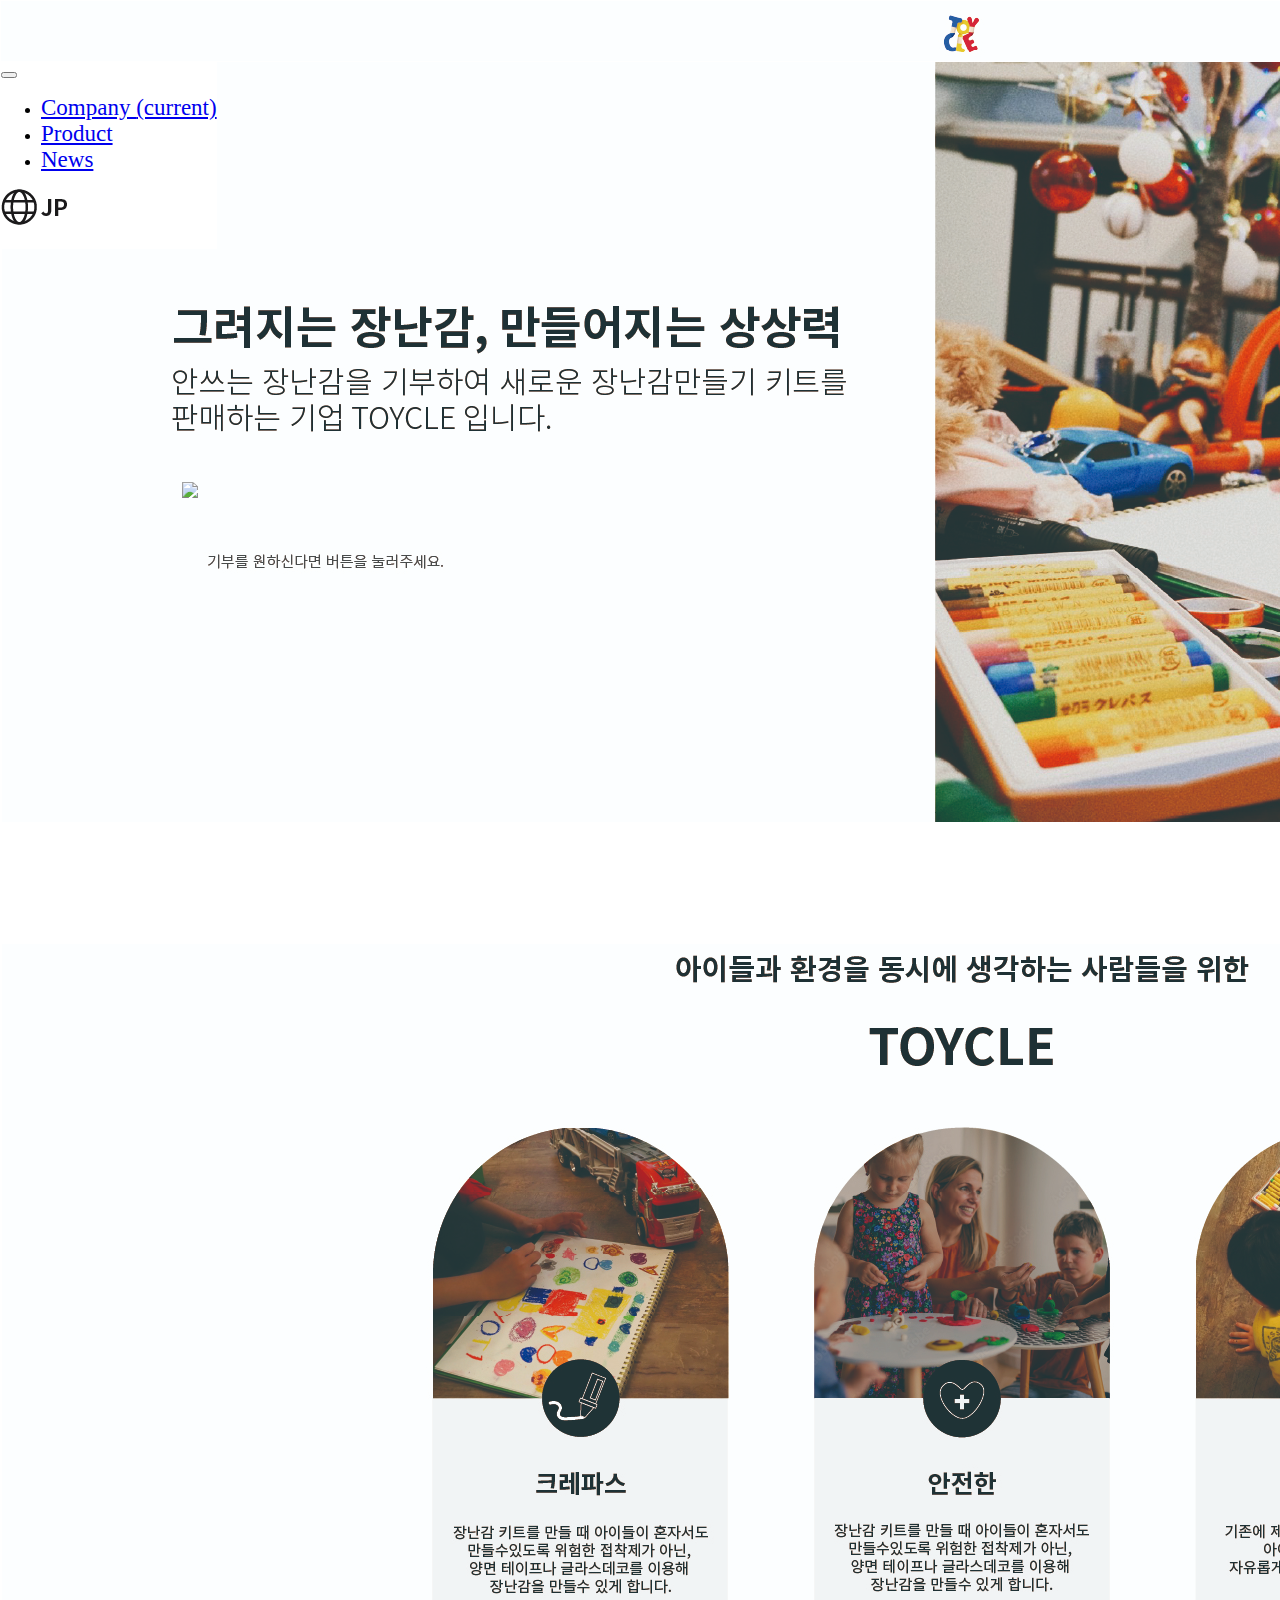
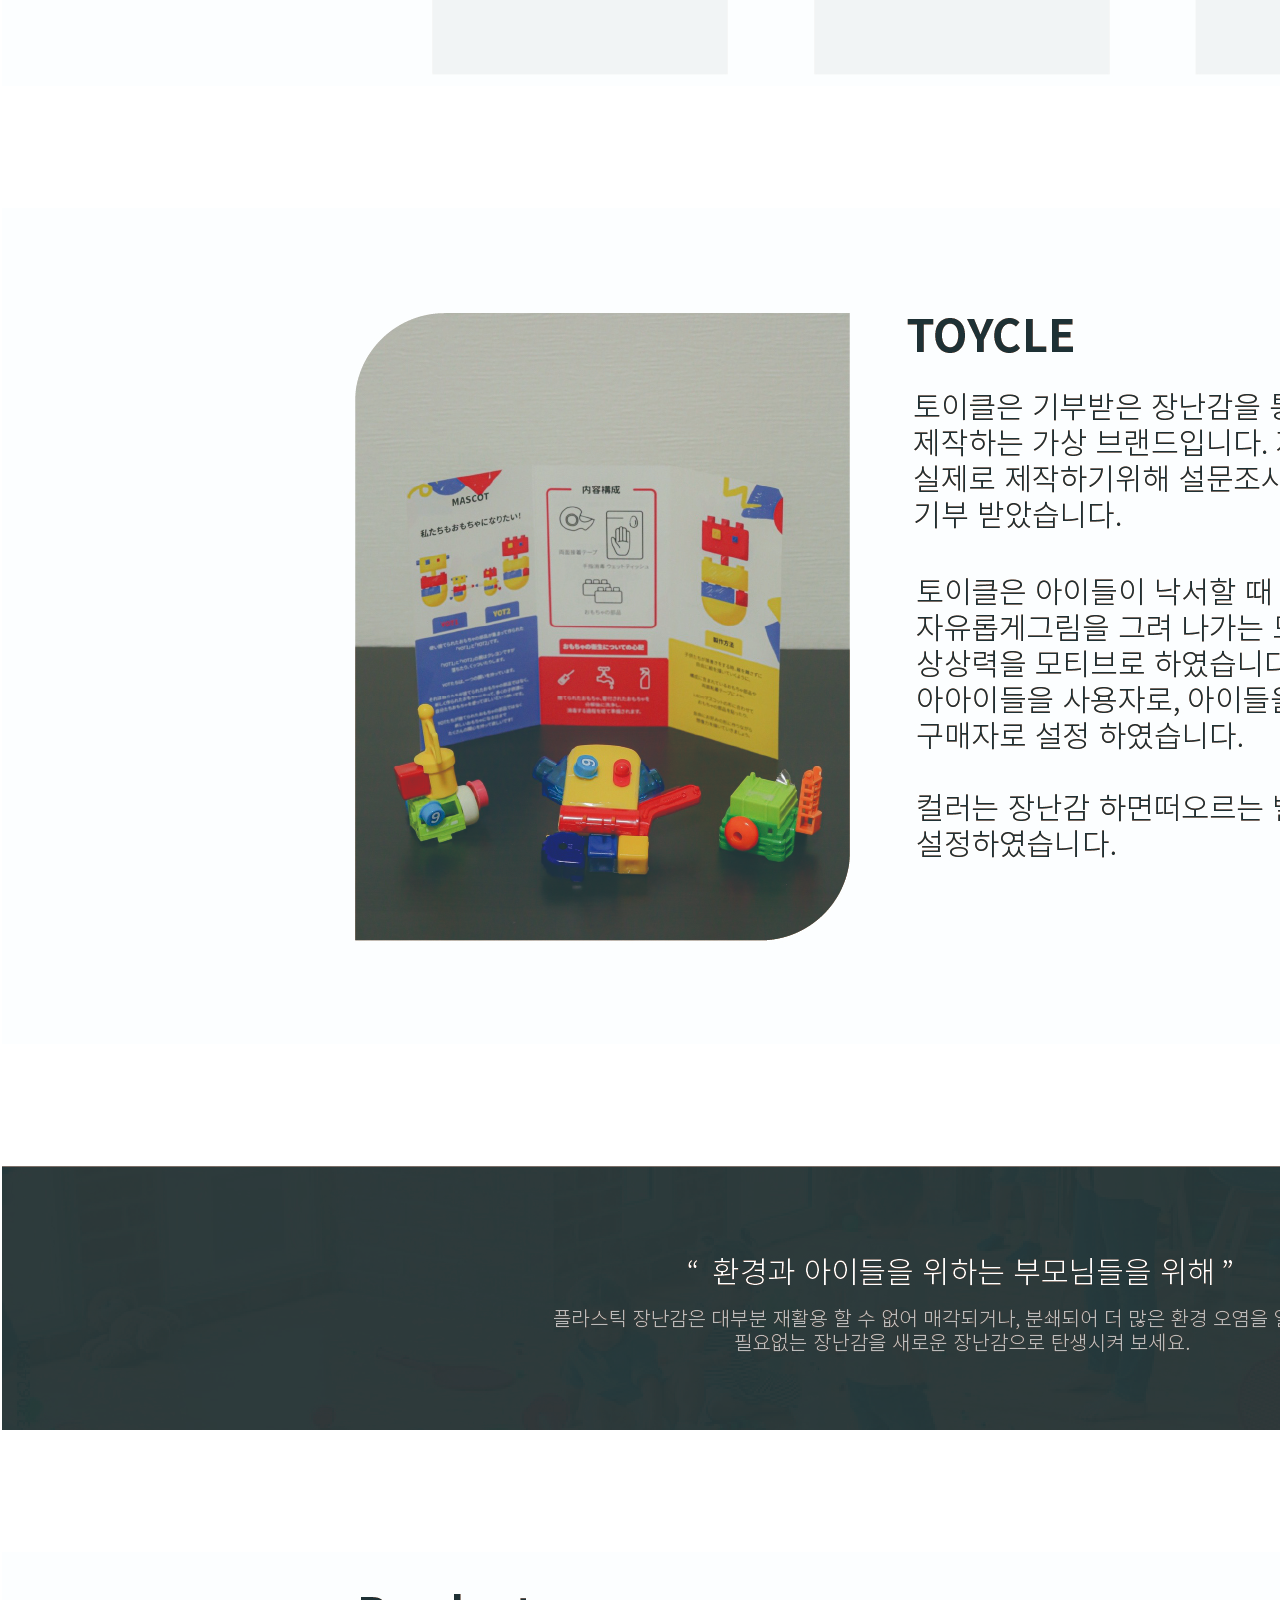
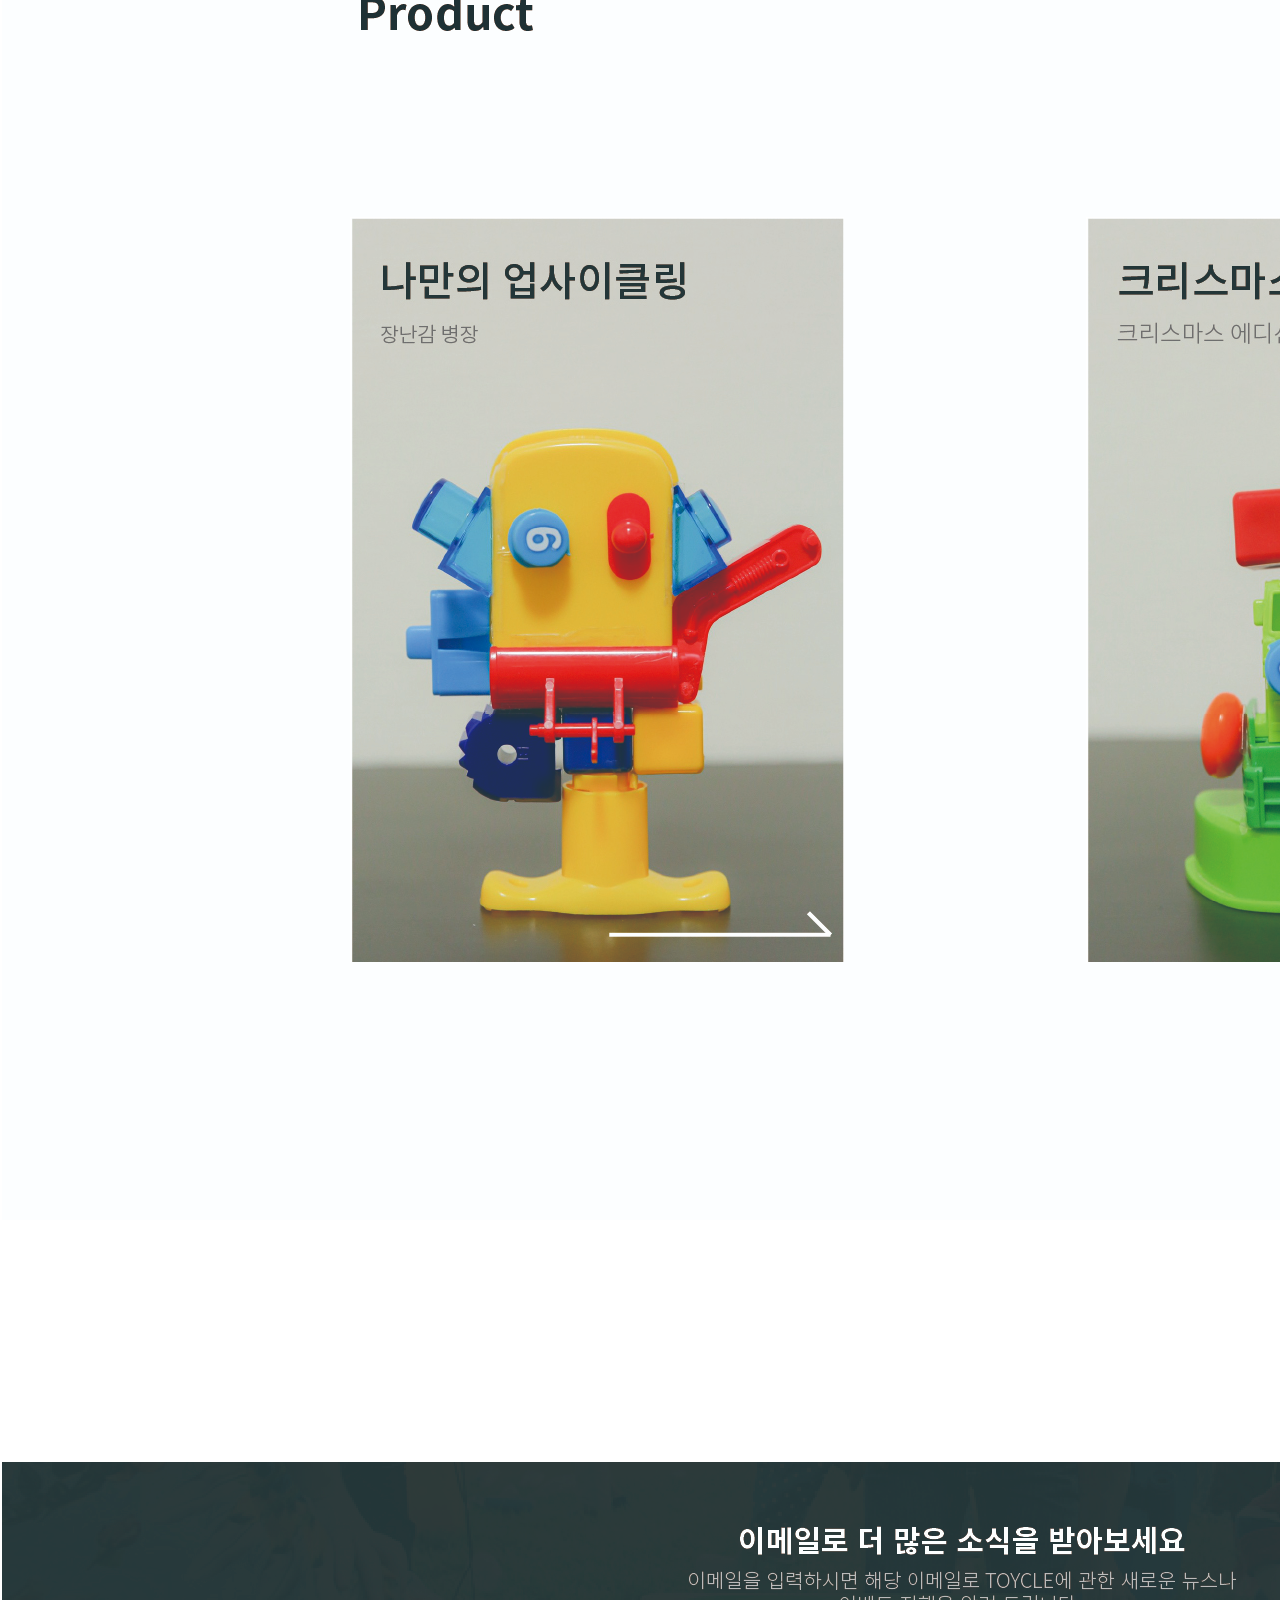
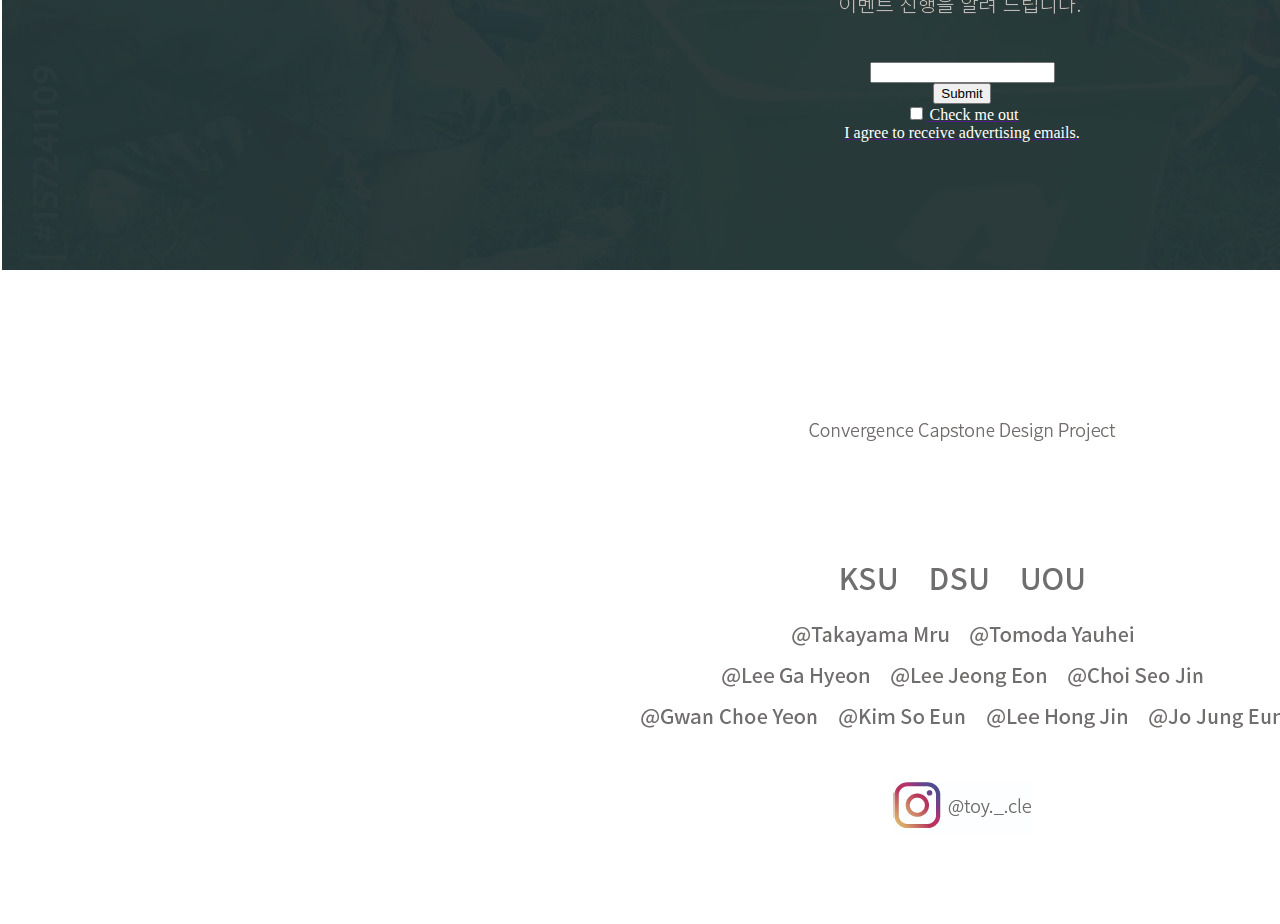
==== index.html @ 093ba2ab "Rename index1.html to index.html" ====
<!doctype html>
<html lang="ko">
<head>
<meta charset="utf-8">
<meta http-equiv="X-UA-Compatible" content="IE=Edge">
<title>Toycle</title>
<link rel="stylesheet" href="index1_1.css">
<link rel="stylesheet" href="https://cdn.jsdelivr.net/npm/bootstrap@4.6.1/dist/css/bootstrap.min.css" integrity="sha384-zCbKRCUGaJDkqS1kPbPd7TveP5iyJE0EjAuZQTgFLD2ylzuqKfdKlfG/eSrtxUkn" crossorigin="anonymous">
<script src="https://cdn.jsdelivr.net/npm/jquery@3.5.1/dist/jquery.slim.min.js" integrity="sha384-DfXdz2htPH0lsSSs5nCTpuj/zy4C+OGpamoFVy38MVBnE+IbbVYUew+OrCXaRkfj" crossorigin="anonymous"></script>
<script src="https://cdn.jsdelivr.net/npm/bootstrap@4.6.1/dist/js/bootstrap.bundle.min.js" integrity="sha384-fQybjgWLrvvRgtW6bFlB7jaZrFsaBXjsOMm/tB9LTS58ONXgqbR9W8oWht/amnpF" crossorigin="anonymous"></script>

</head>
<body>
	<!-- header -->
	<div class="header" >
		<div class="logo" id="logo2"></div>
		<a class="top" href="#logo2" ><img src="img/top.png"></a>


		<div class-"nav">
			<nav class="navbar navbar-expand-lg navbar-light bg-light">
				<div class="boxs"></div>
  <button class="navbar-toggler" type="button" data-toggle="collapse" data-target="#navbarText" aria-controls="navbarText" aria-expanded="false" aria-label="Toggle navigation">
    <span class="navbar-toggler-icon"></span>
  </button>
  <div class="collapse navbar-collapse" id="navbarText">
    <ul class="navbar-nav mr-auto">
      <li class="nav-item active">
        <a class="nav-link" href="#Company2">Company <span class="sr-only">(current)</span></a>
      </li>
			<div class="box1"></div>

      <li class="nav-item product1">
        <a class="nav-link" href="#Product2">Product</a>
      </li>
			<div class="box1"></div>

      <li class="nav-item news1">
        <a class="nav-link" href="#News2">News</a>
      </li>
			<div class="box1"></div>
    </ul>
    <span class="navbar-text">
      <div class="kr"><a href="index1_1.html"><img src="img/w_jp.png"></a></div>
    </span>
		<div class="boxs"></div>
  </div>
</nav>
		</div>


		<div class="slogan">
			<div class="form"><a href="https://docs.google.com/forms/d/e/1FAIpQLSc_K3xrKh0o5C6tSQEeQSEXETBDp4QLn0MbM2UdfIvd3MoIrQ/viewform"><img src="img/W_but_k.jpg"></a></div>
		</div>
	<!-- //header -->


	<!-- container -->
		<!-- content -->
		<div class="keyword"></div>

    <div class="box3" id="Company2"></div>
		<div class="intro"></div>

    <div class="box3"></div>
		<div class="Comment"></div>

    <div class="box3" id="Product2"></div>
    <div class="box"></div>

		<div class="product" >
			<div class="pro_b"><a href=""><img src="img/w_toy1_k.jpg"></div>
			<div class="pro_b2"><a href=""><img src="img/w_toy2_k.jpg"></div>
		</div>

    <div class="box3"></div>
		<div class="box3" id="News2"></div>
		<div class="email">
			<div class="send">
			<form>
  <div class="mb-3">
    <input type="email" class="form-control" id="exampleInputEmail1" aria-describedby="emailHelp"><br>
		<button type="submit" class="btn btn-primary">Submit</button>
  </div>
  <div class="mb-3 form-check">
    <input type="checkbox" class="form-check-input" id="exampleCheck1">
    <label class="form-check-label" for="exampleCheck1">Check me out</label><br>
		<label class="form-check-label" for="exampleCheck1">I agree to receive advertising emails.</label>
  </div>
</form>
</div>
		</div>
		<div class="box3"></div>
		<!-- //content -->
	<!-- //container -->


	<!-- footer -->
	<div class="footer">
    <div class="sns"><a href="https://instagram.com/toy._.cle?utm_medium=copy_link"><img src="img/w_sns.jpg"></a></div>
	</div>
	<!-- //footer -->
</div>
</body>
</html>
---- index1_1.css ----
body{ margin: 0;
      padding: 0;
}

html {
  scroll-behavior: smooth
}
.header{
  width : 1920px;
  height: auto;
  border: 1px solid white;
  margin: 0 auto;
}

.nav{
  position: fixed;
}

.top{
    width: 40px;
    height: 40px;
    position: fixed;
    margin-top:650px;
    margin-left: 1750px;
}

.navbar{
  position: fixed;
  background-color: white;
}

.logo{
  width : auto;
  height: 60px;
  background-image: url("img/logo.jpg");
}

.boxs{
  width: 200px;
}

.box1{
  width: 60px;
}

.box2{
  width: 30px;
}

.box3{
  height: 120px;
  margin:0 auto;
}

.nav{
  width: auto;
  height: 60px;
  border: 1px solid white;
  margin-top: 30px;
  position: fixed;
}

.nav-link{
  font-size: 23px;
}

.kr{
  width: 60px;
  height: 60px;
}

.slogan{
  width: auto;
  height: 760px;
  border: 1px solid white;
  margin-bottom: 120px;
  background-image: url("img/w_main_k.jpg");
}

.form{
  width: 310px;
  height: 65px;
  margin-left: 180px;
  margin-top: 420px;
}

.keyword{
  width: auto;
  height: 742px;
  border: 1px solid white;
  text-align: center;
  background-image: url("img/w_key_k.jpg");
}

.intro{
    width: auto;
    height: 836px;
    border: 1px solid white;
    background-image: url("img/w_com_k.jpg");
}

.Comment{
  width: auto;
  height: 264px;
  border: 1px solid white;
  background-image: url("img/w_coment_k.jpg");
}

.product{
  width: auto;
  height: 1268px;
  border: 1px solid white;
  background-image: url("img/w_pro_k.jpg");
}

.pro_b{
  width: 491.8232px;
  height: 744px;
  border: 1px solid white;
  margin-top: 265.487px;
  margin-left: 348.1854px;
  float: left;
}

.pro_b2{
  width: 491.8232px;
  height: 744px;
  border: 1px solid white;
  margin-top: 265.487px;
  margin-left: 242.1515px;
  float: left;
}

.email{
    width: auto;
    height: 408px;
    border: 1px solid white;
    background-image: url("img/w_em_k.jpg");
}

.send{
  width: 900px;
  height: 67px;
  margin-left: 510px;
  margin-top: 200px;
  text-align: center;
  color: white;
}

.sns{
    width: 137px;
    height: 46px;
    margin-top: 390px;
    margin-left: 892px;
}

.footer{
  width: auto;
  height: 530px;
  border: 1px solid white;
  background-image: url("img/w_foot.png");
}
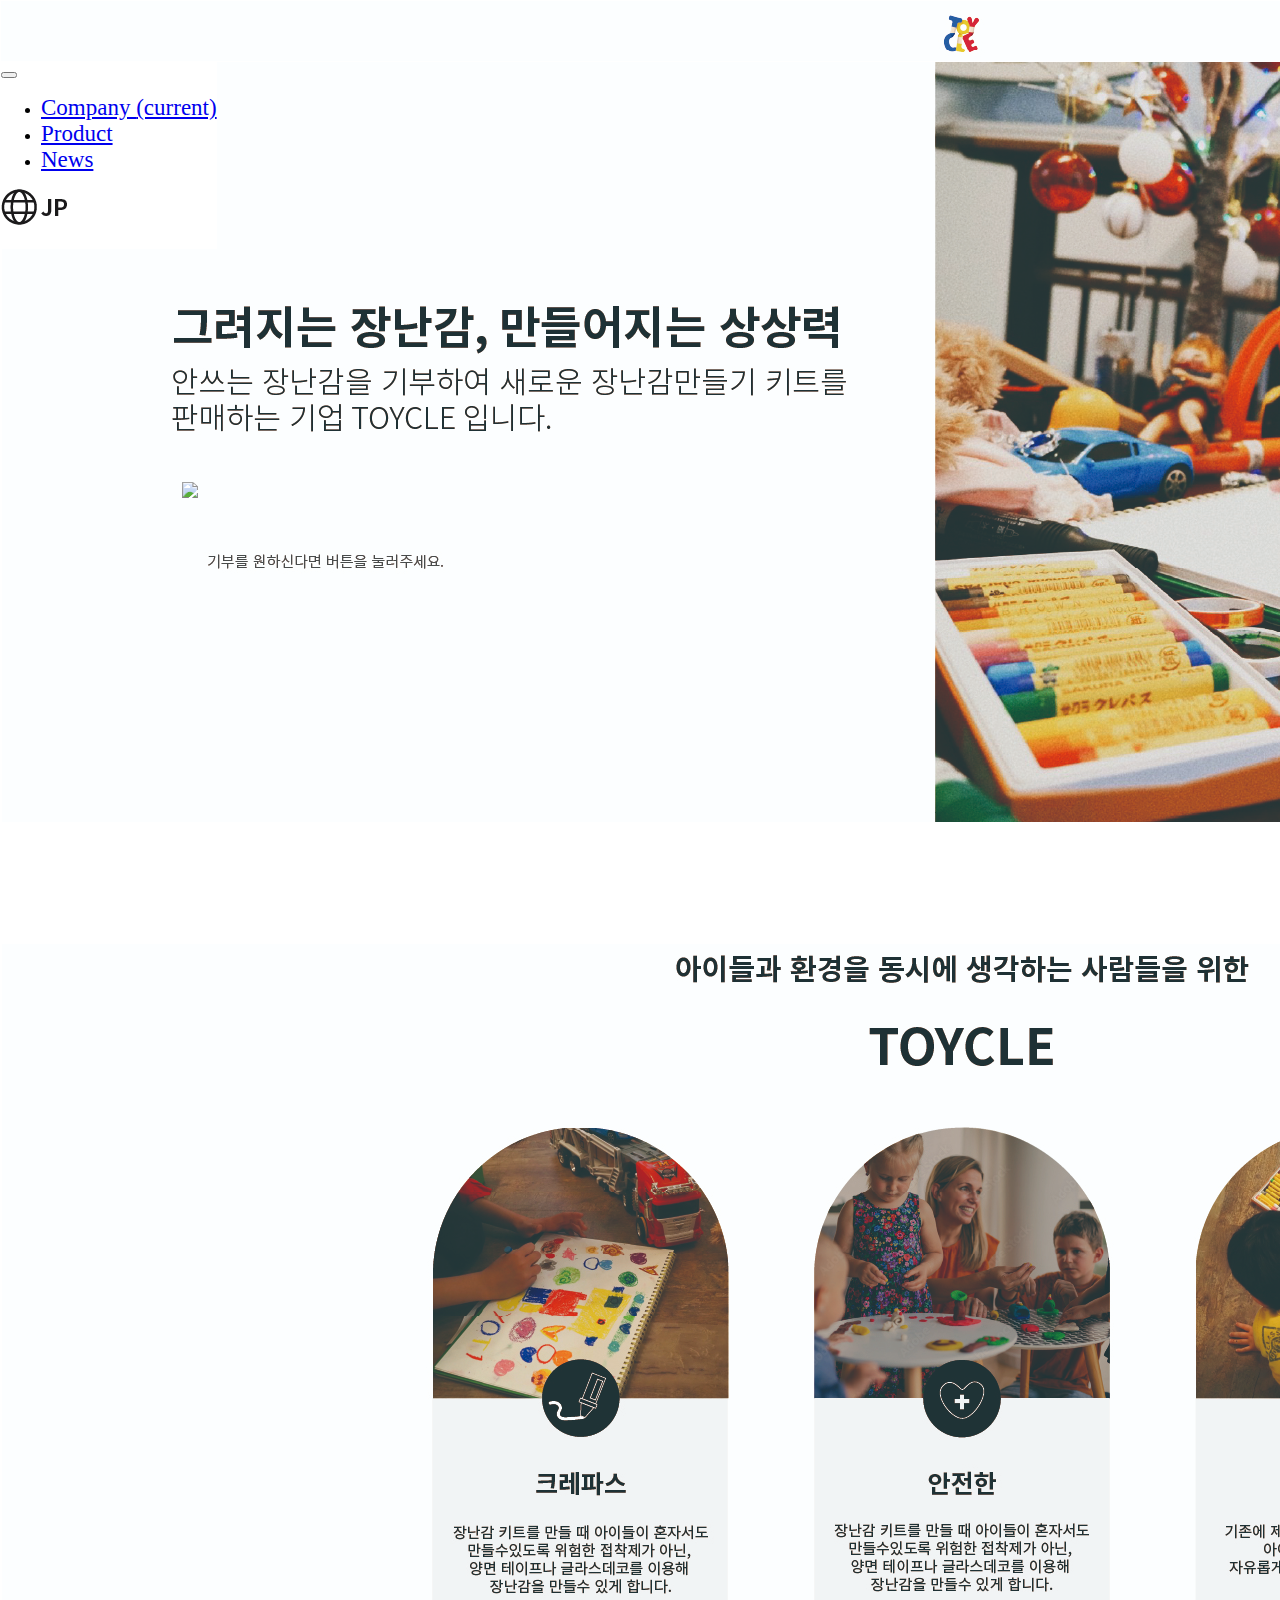
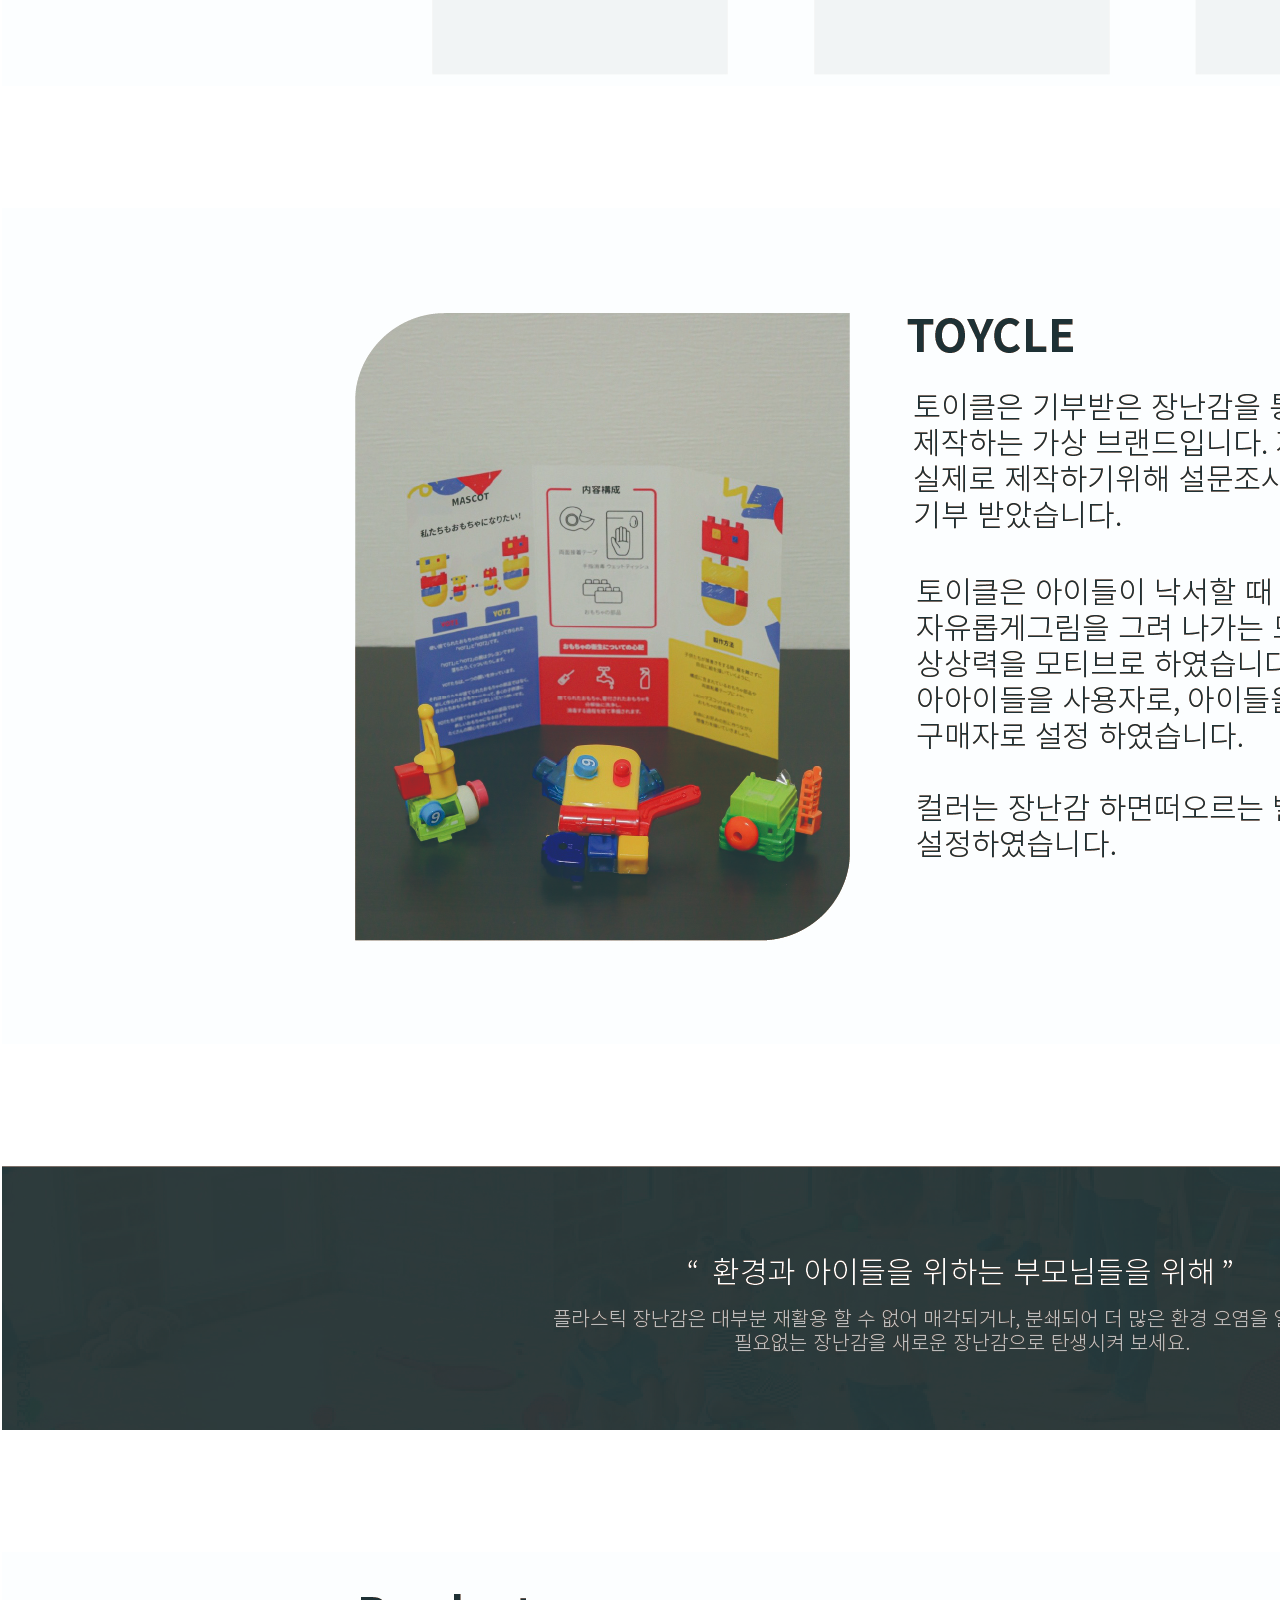
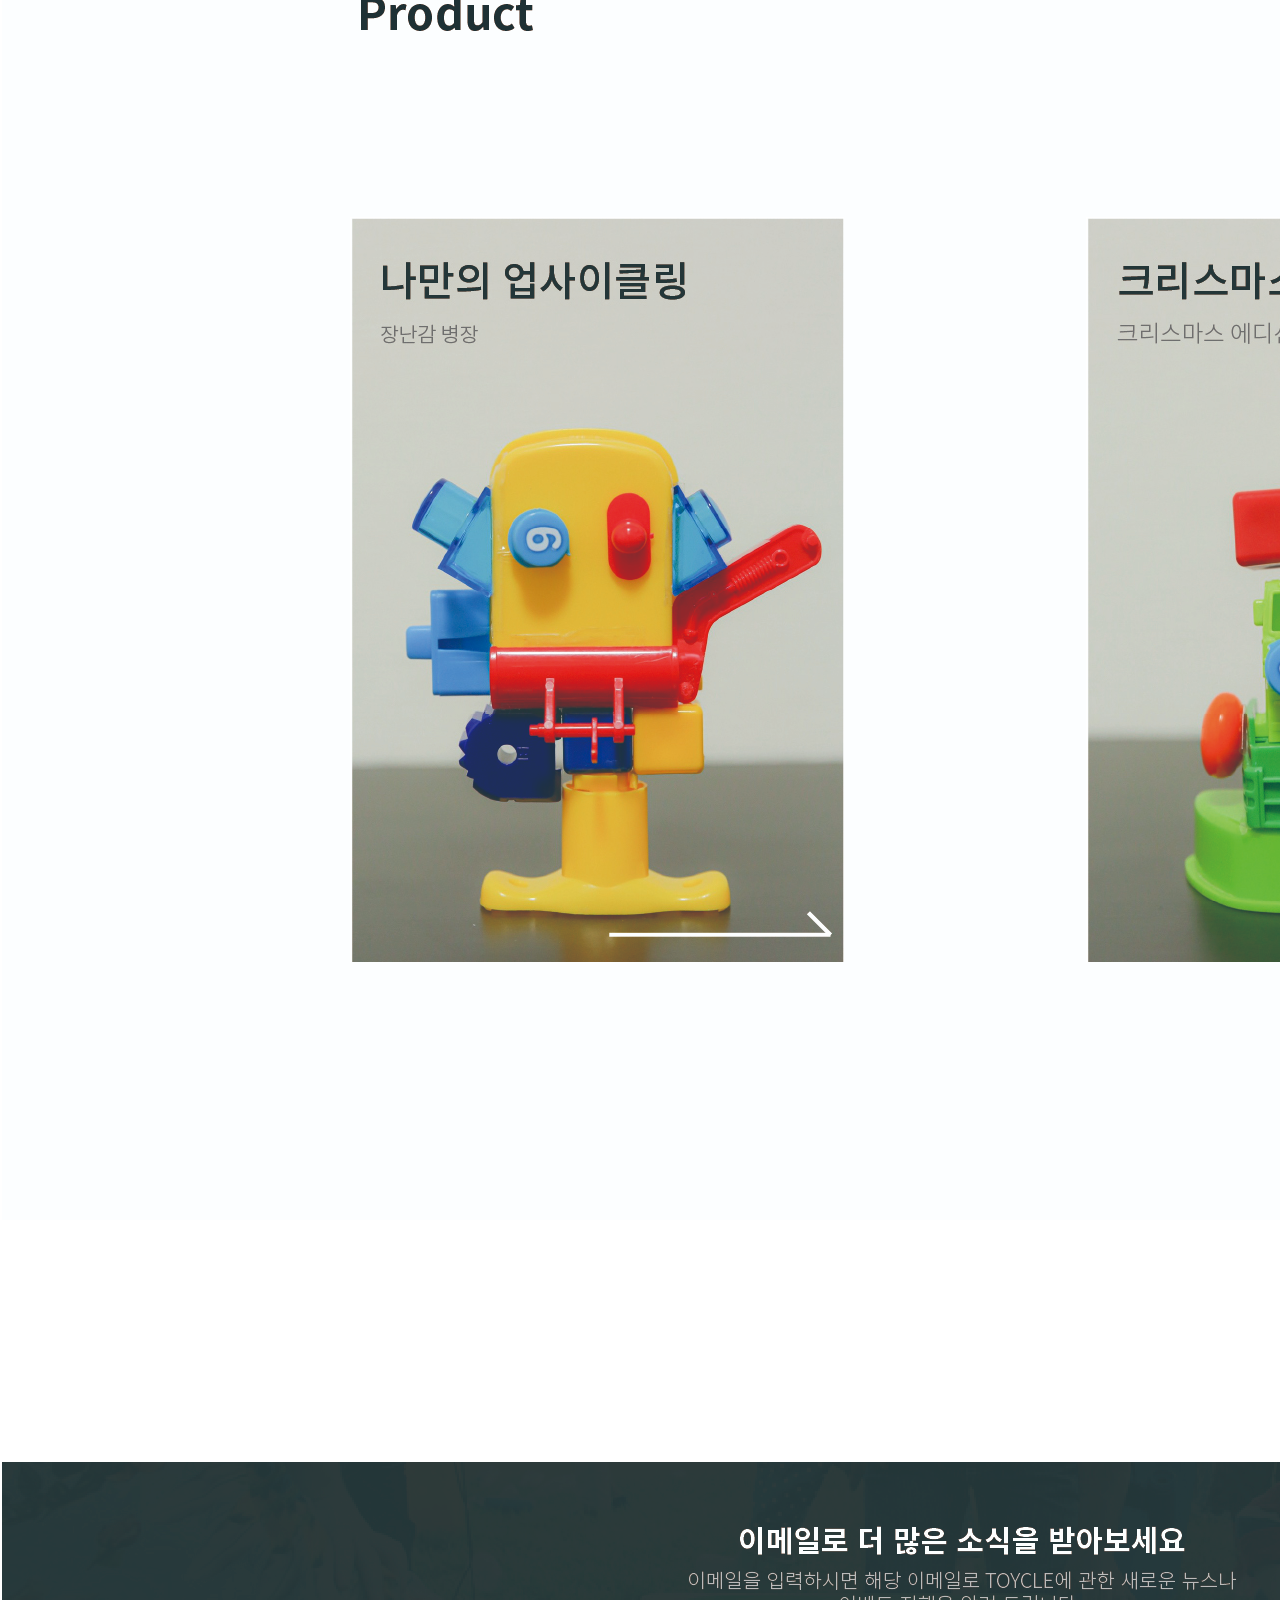
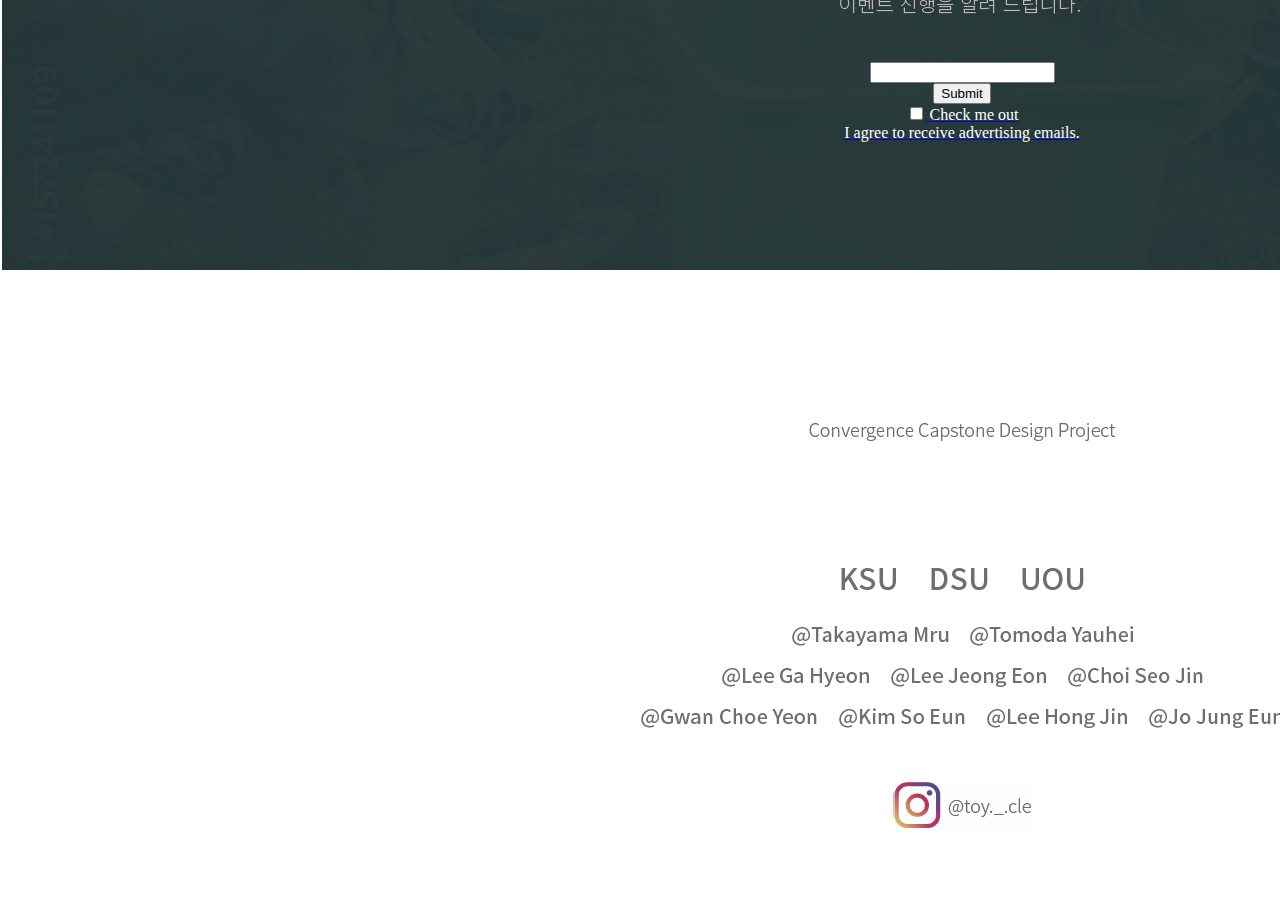
==== commit 11f052ed: "Update index.html" ====
--- a/index.html
+++ b/index.html
@@ -69,8 +69,8 @@
     <div class="box"></div>
 
 		<div class="product" >
-			<div class="pro_b"><a href=""><img src="img/w_toy1_k.jpg"></div>
-			<div class="pro_b2"><a href=""><img src="img/w_toy2_k.jpg"></div>
+			<div class="pro_b"><a href="product1.html"><img src="img/w_toy1_k.jpg"></div>
+			<div class="pro_b2"><a href="product2.html"><img src="img/w_toy2_k.jpg"></div>
 		</div>
 
     <div class="box3"></div>
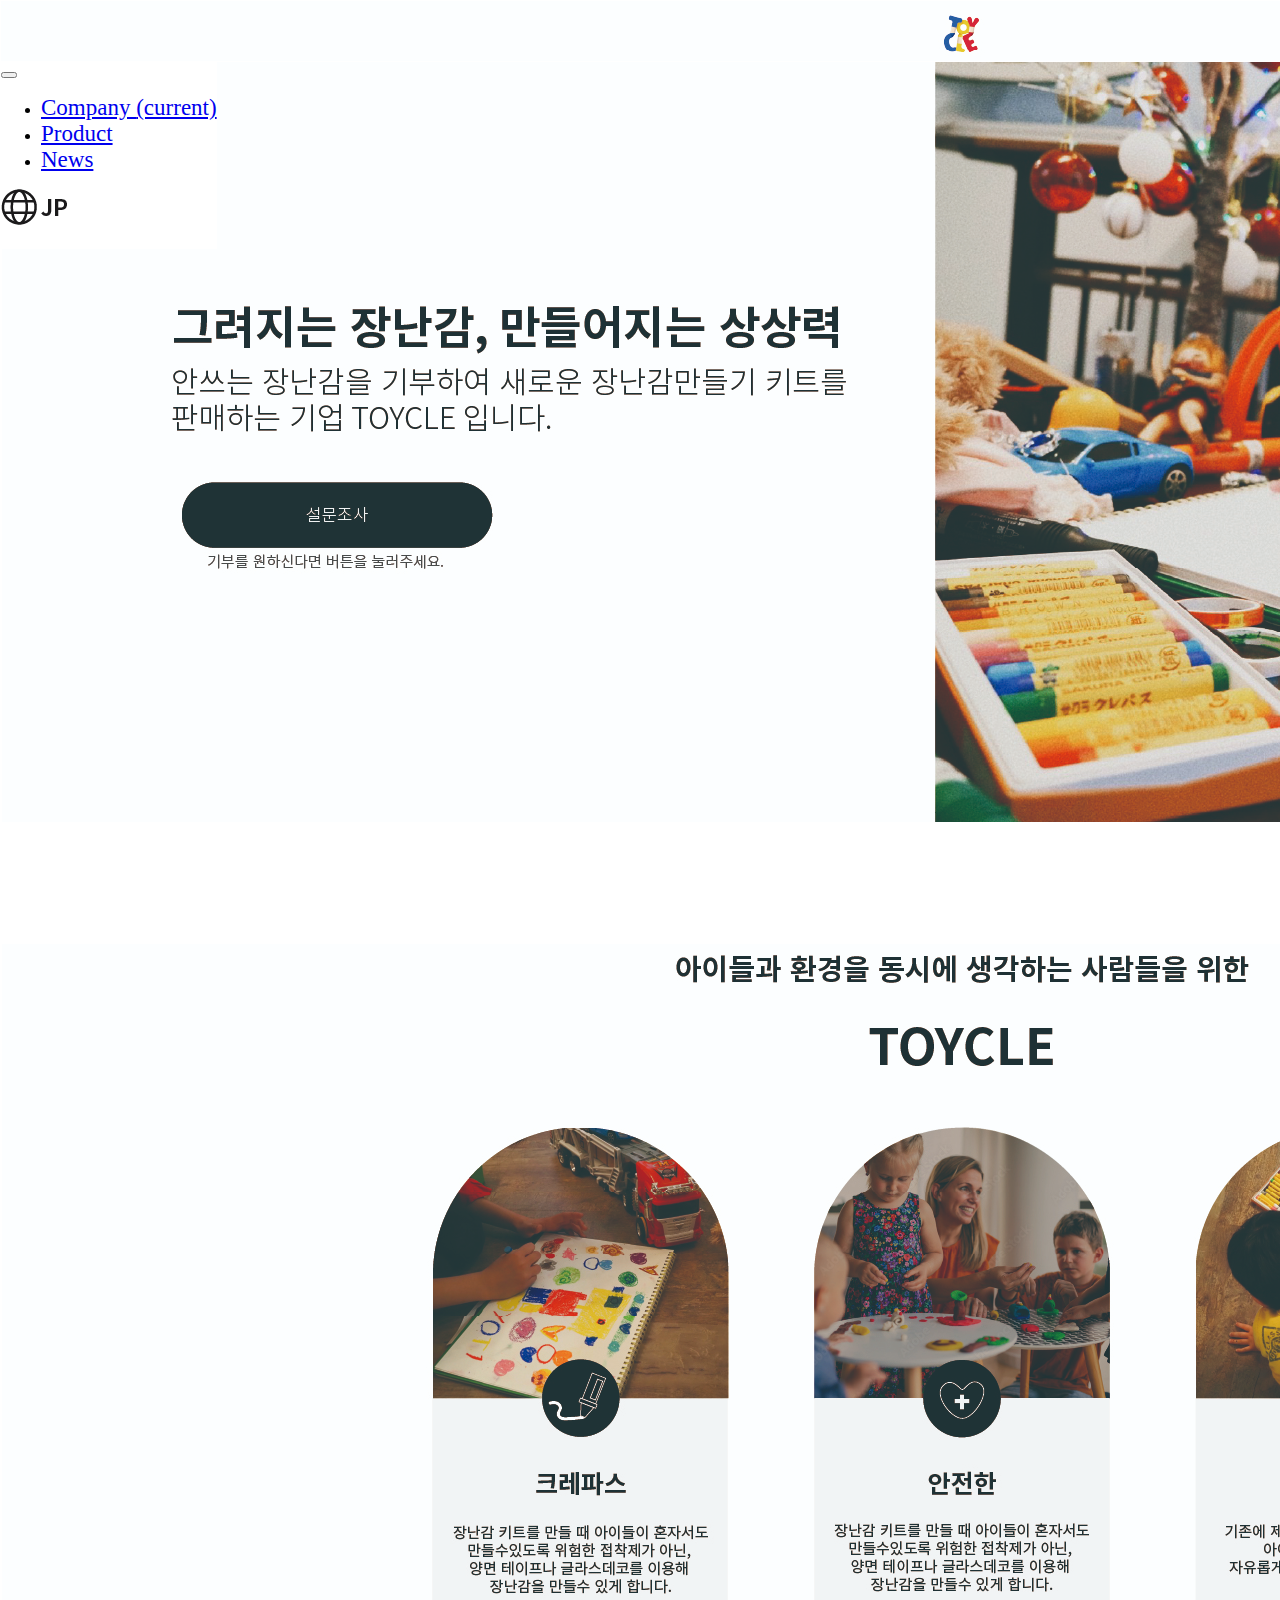
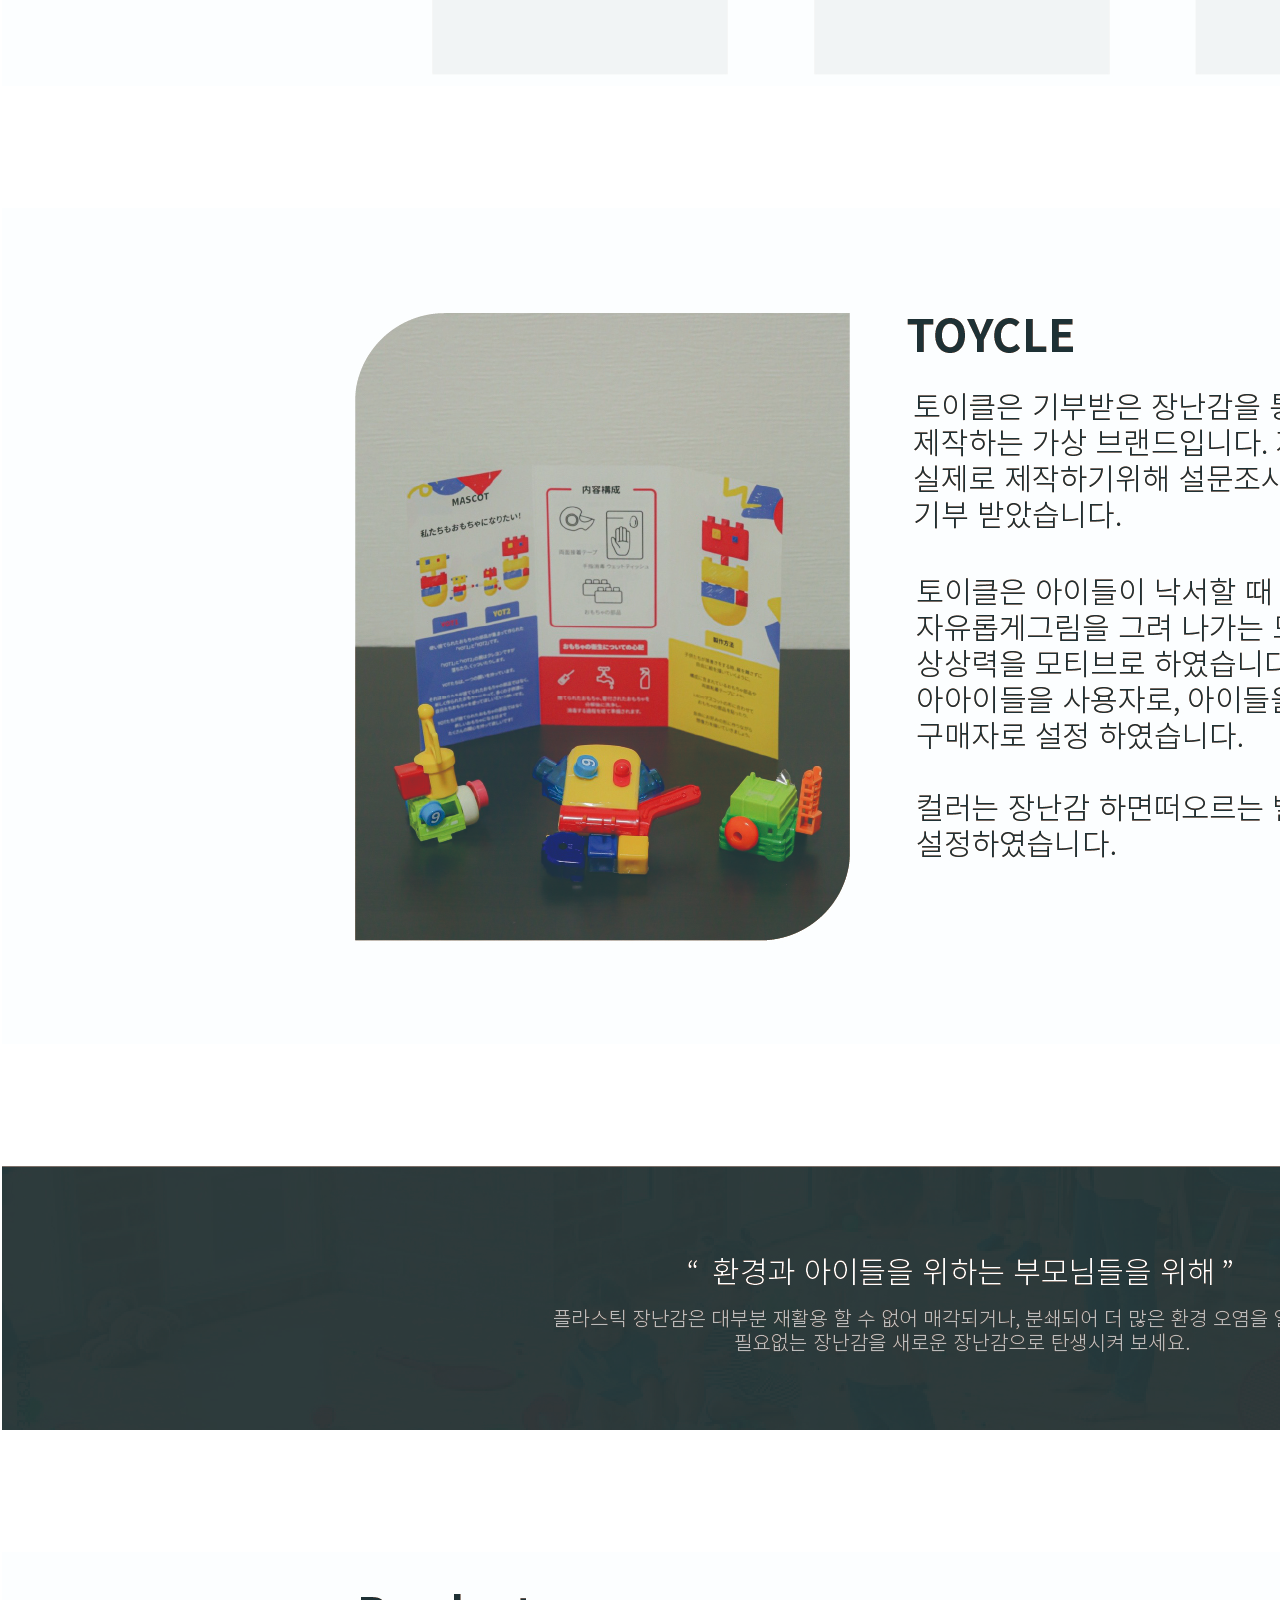
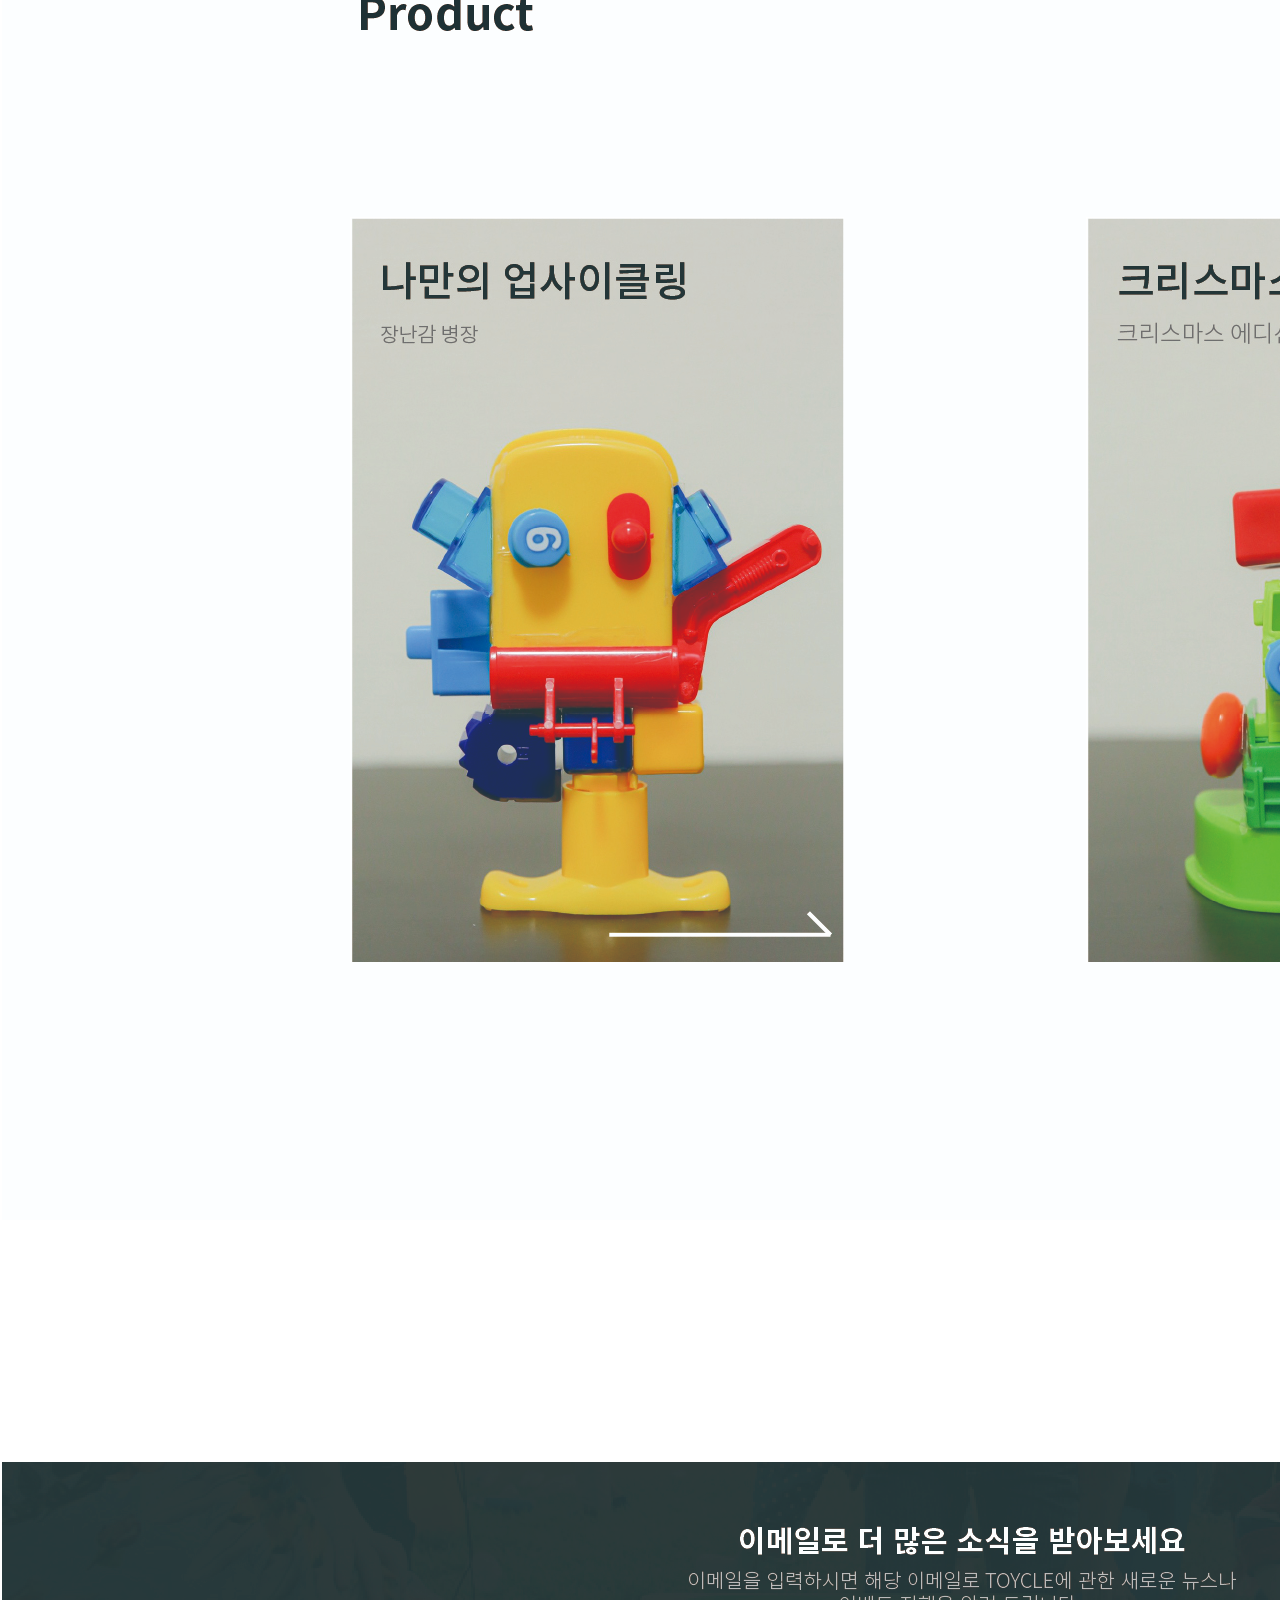
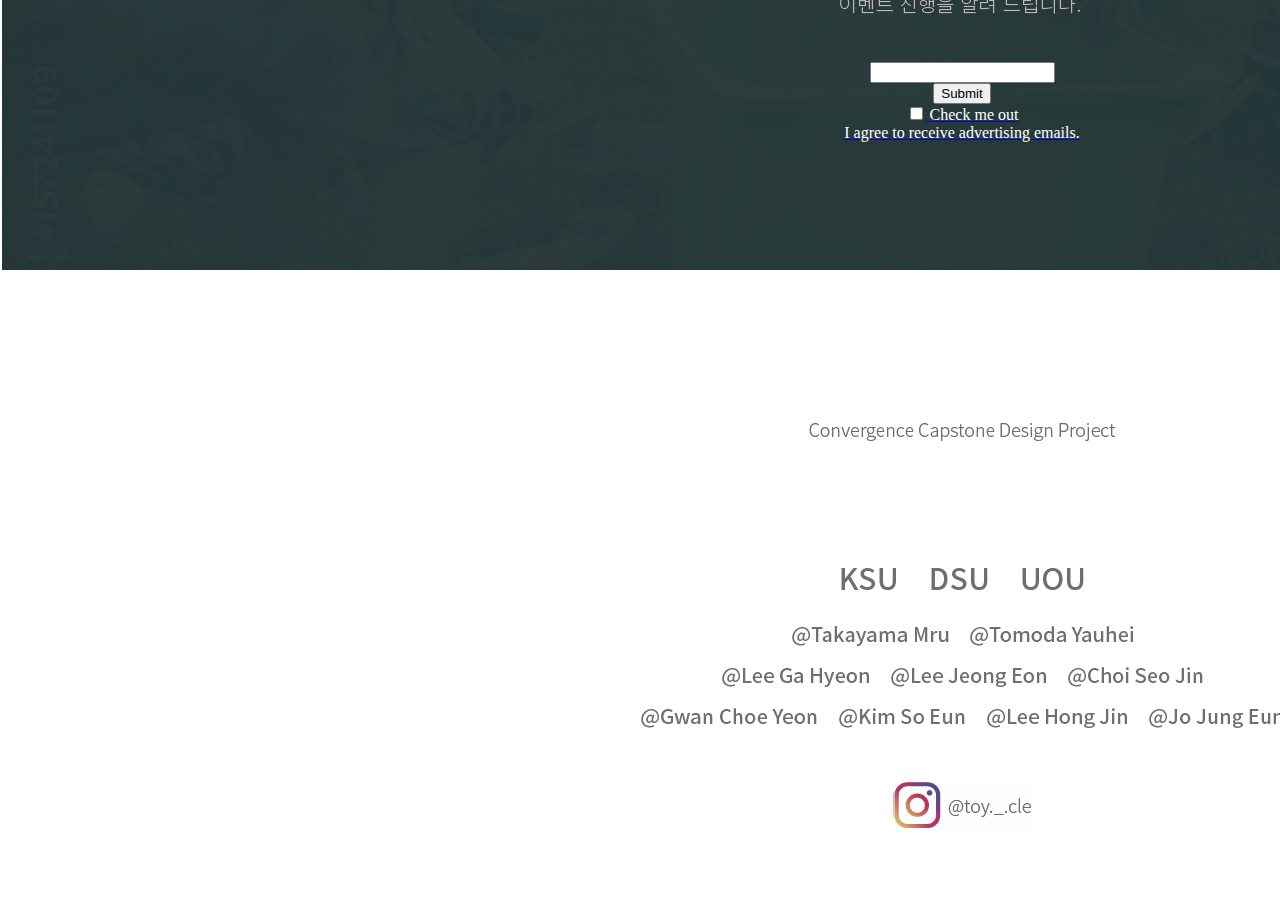
==== commit d4a7f2f9: "Update index.html" ====
--- a/index.html
+++ b/index.html
@@ -50,7 +50,7 @@
 
 
 		<div class="slogan">
-			<div class="form"><a href="https://docs.google.com/forms/d/e/1FAIpQLSc_K3xrKh0o5C6tSQEeQSEXETBDp4QLn0MbM2UdfIvd3MoIrQ/viewform"><img src="img/W_but_k.jpg"></a></div>
+			<div class="form"><a href="https://docs.google.com/forms/d/e/1FAIpQLSc_K3xrKh0o5C6tSQEeQSEXETBDp4QLn0MbM2UdfIvd3MoIrQ/viewform"><img src="img/w_but_k.jpg"></a></div>
 		</div>
 	<!-- //header -->
 
@@ -69,8 +69,8 @@
     <div class="box"></div>
 
 		<div class="product" >
-			<div class="pro_b"><a href="product1.html"><img src="img/w_toy1_k.jpg"></div>
-			<div class="pro_b2"><a href="product2.html"><img src="img/w_toy2_k.jpg"></div>
+			<div class="pro_b"><a href="product1/product1.html"><img src="img/w_toy1_k.jpg"></div>
+			<div class="pro_b2"><a href="product2/product2.html"><img src="img/w_toy2_k.jpg"></div>
 		</div>
 
     <div class="box3"></div>
